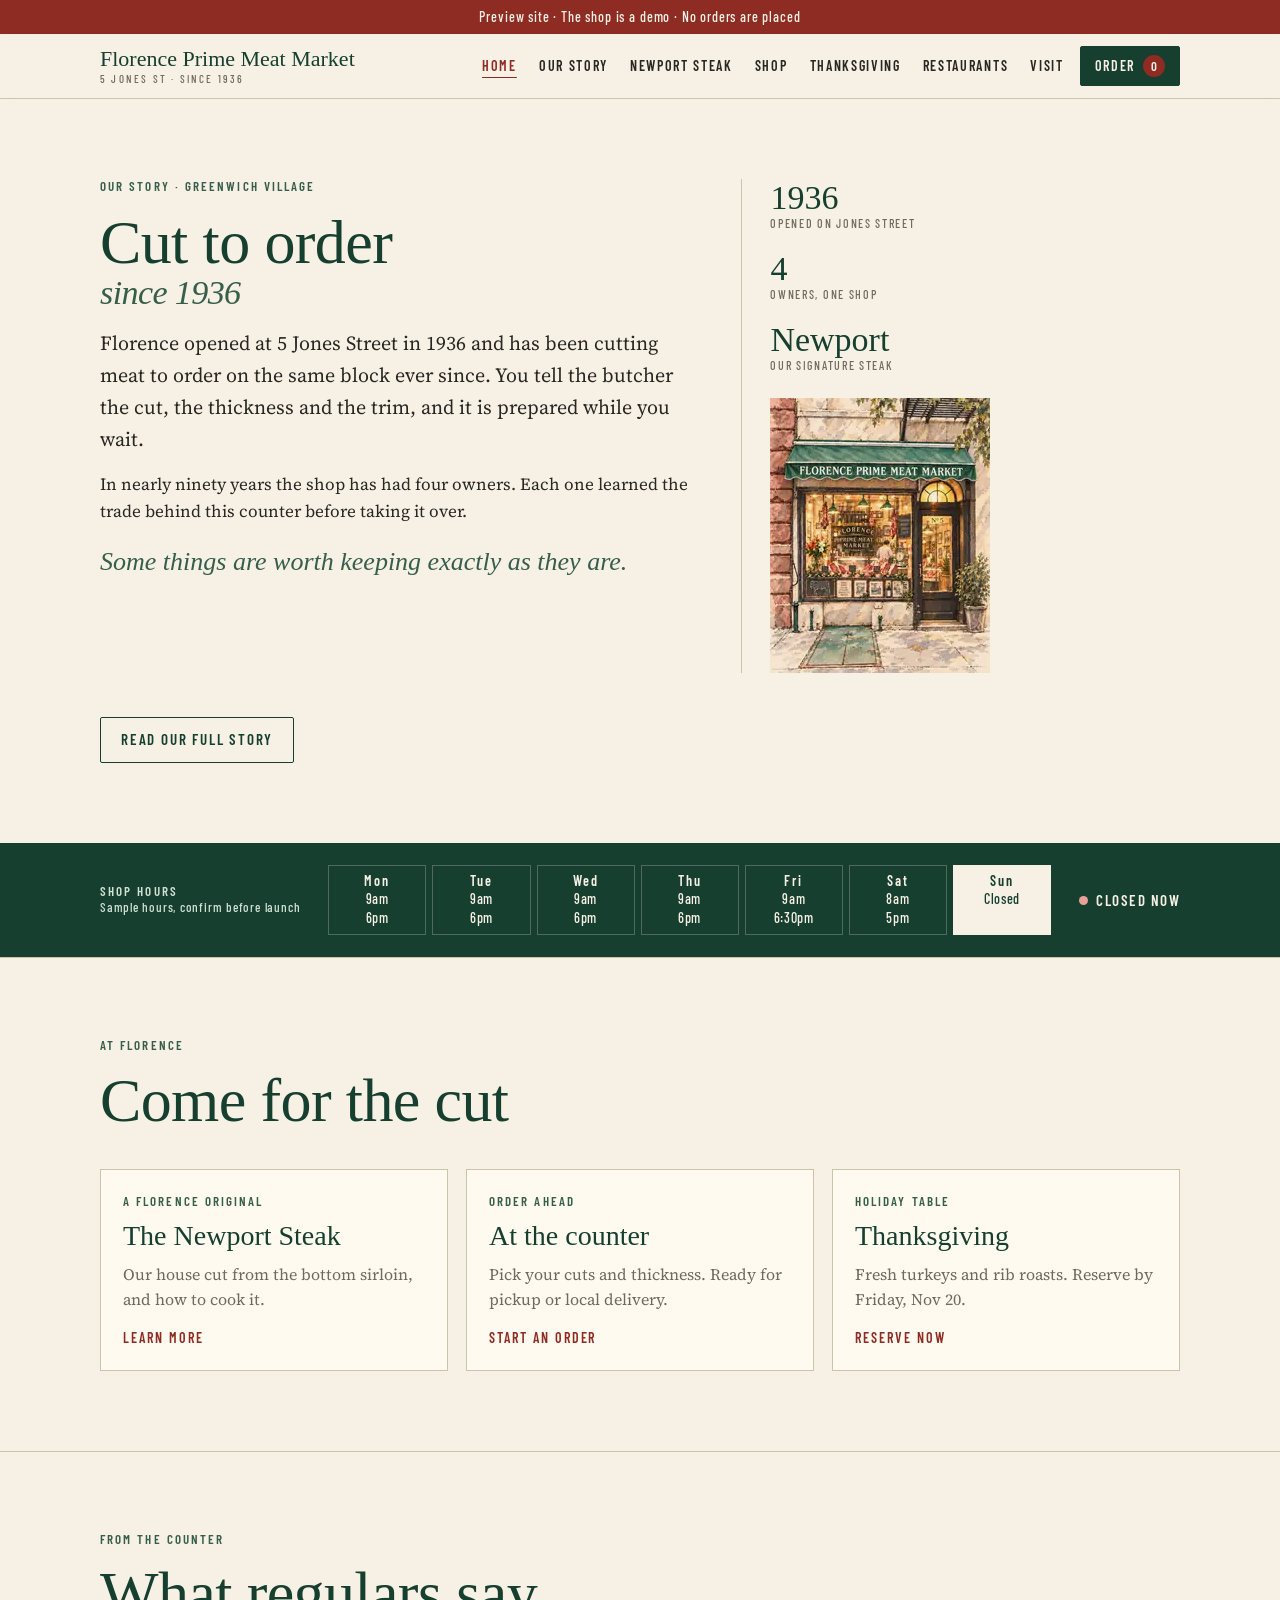
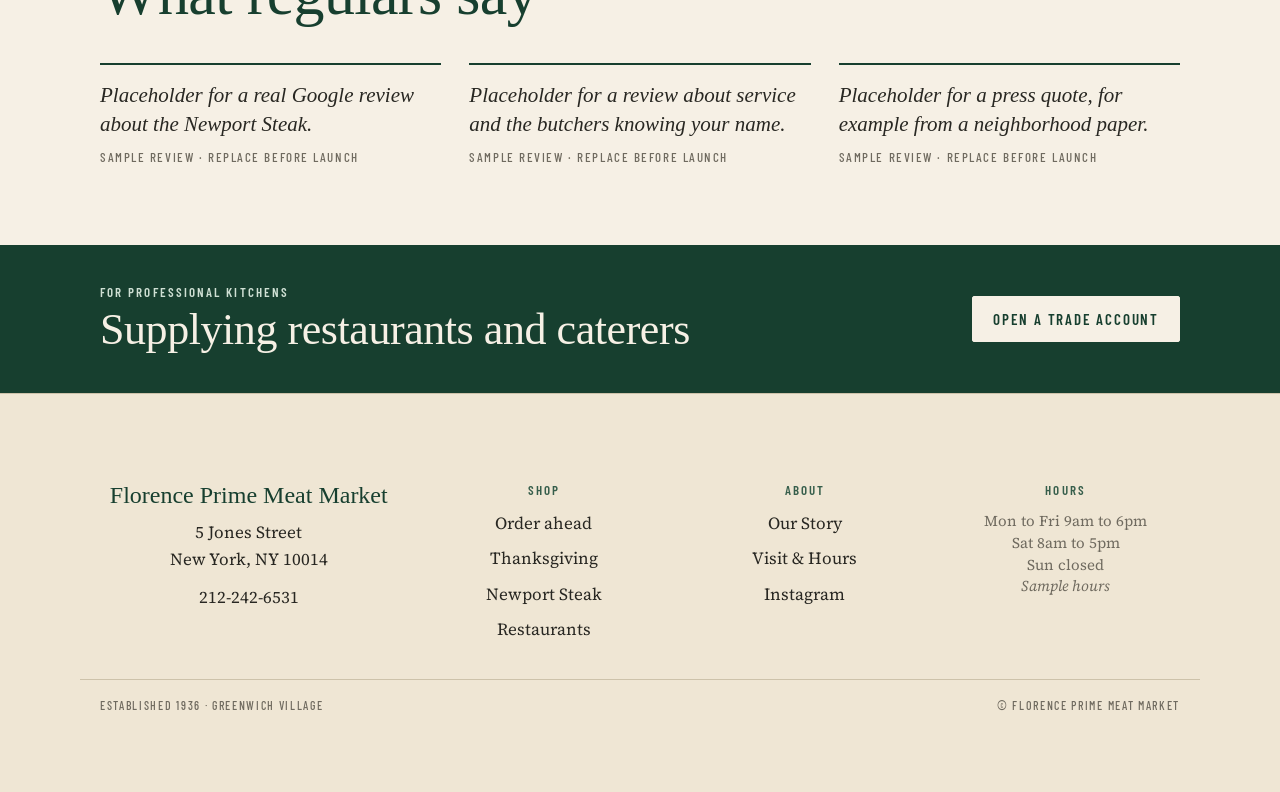
==== home.html @ cb4722c9 "Split into separate pages with a standard site layout Storefront splash (index) leads into Home, Our" ====
<!doctype html>
<html lang="en">
<head>
<meta charset="utf-8">
<meta name="viewport" content="width=device-width,initial-scale=1,viewport-fit=cover">
<title>Florence Prime Meat Market · Since 1936</title>
<meta name="description" content="Florence Prime Meat Market, 5 Jones Street, Greenwich Village. Cut to order since 1936.">
<meta property="og:title" content="Florence Prime Meat Market · Since 1936">
<meta property="og:description" content="Florence Prime Meat Market, 5 Jones Street, Greenwich Village. Cut to order since 1936.">
<meta property="og:image" content="assets/storefront.webp">
<meta name="theme-color" content="#173f2f">
<link rel="icon" href="data:image/svg+xml,%3Csvg xmlns='http://www.w3.org/2000/svg' viewBox='0 0 64 64'%3E%3Crect width='64' height='64' rx='10' fill='%23173f2f'/%3E%3Ctext x='32' y='45' font-family='Georgia,serif' font-size='40' text-anchor='middle' fill='%23f6f0e5'%3EF%3C/text%3E%3C/svg%3E">
<link rel="preconnect" href="https://fonts.googleapis.com">
<link rel="preconnect" href="https://fonts.gstatic.com" crossorigin>
<link rel="stylesheet" href="https://fonts.googleapis.com/css2?family=IM+Fell+English:ital@0;1&family=Source+Serif+4:ital,opsz,wght@0,8..60,400;0,8..60,600;1,8..60,400&family=Barlow+Condensed:wght@500;600&display=swap">
<link rel="stylesheet" href="assets/site.css">
<script type="application/ld+json">
{"@context":"https://schema.org","@type":"ButcherShop","name":"Florence Prime Meat Market","foundingDate":"1936","telephone":"+1-212-242-6531","address":{"@type":"PostalAddress","streetAddress":"5 Jones Street","addressLocality":"New York","addressRegion":"NY","postalCode":"10014","addressCountry":"US"},"sameAs":["https://www.instagram.com/florenceprimemeat/"]}
</script>
</head>
<body>
<div class="demo">Preview site · The shop is a demo · No orders are placed</div>
<header class="top">
  <div class="wrap bar">
    <a class="brand" href="home.html"><b>Florence Prime Meat Market</b><small>5 Jones St · Since 1936</small></a>
    <nav class="links" aria-label="Main"><a href="home.html" aria-current="page">Home</a><a href="story.html">Our Story</a><a href="newport.html">Newport Steak</a><a href="shop.html">Shop</a><a href="thanksgiving.html">Thanksgiving</a><a href="restaurants.html">Restaurants</a><a href="visit.html">Visit</a></nav>
    <button class="btn small cartbtn" id="openCart" type="button" aria-label="Open your order">Order <span class="count" id="count">0</span></button>
    <button class="menubtn" id="menuBtn" type="button" aria-expanded="false" aria-controls="mobileNav" aria-label="Menu"><span></span></button>
  </div>
  <nav class="wrap mobilenav" id="mobileNav" hidden aria-label="Mobile"><a href="home.html" aria-current="page">Home</a><a href="story.html">Our Story</a><a href="newport.html">Newport Steak</a><a href="shop.html">Shop</a><a href="thanksgiving.html">Thanksgiving</a><a href="restaurants.html">Restaurants</a><a href="visit.html">Visit</a></nav>
</header>
<main>
<section class="block" style="border-top:0">
  <div class="wrap">
    <div class="intro">
      <div class="stack">
        <div class="kicker">Our story · Greenwich Village</div>
        <h2>Cut to order<em>since 1936</em></h2>
        <p class="lede">Florence opened at 5 Jones Street in 1936 and has been cutting meat to order on the same block ever since. You tell the butcher the cut, the thickness and the trim, and it is prepared while you wait.</p>
        <p>In nearly ninety years the shop has had four owners. Each one learned the trade behind this counter before taking it over.</p>
        <p class="script">Some things are worth keeping exactly as they are.</p>
      </div>
      <div class="facts">
        <div><b>1936</b><span>Opened on Jones Street</span></div>
        <div><b>4</b><span>Owners, one shop</span></div>
        <div><b>Newport</b><span>Our signature steak</span></div>
        <img class="homeimg" src="assets/storefront.webp" width="220" height="275" alt="Watercolor of the Florence storefront on Jones Street">
      </div>
    </div>
    <a class="btn ghost" href="story.html">Read our full story</a>
  </div>
</section>
<div class="hours" aria-label="Opening hours">
  <div class="wrap">
    <div class="label">Shop hours<br><span style="font-weight:500;letter-spacing:.06em;text-transform:none">Sample hours, confirm before launch</span></div>
    <div class="days" id="days"></div>
    <div class="status" id="status"><i></i><span>Open</span></div>
  </div>
</div>
<section class="block">
  <div class="wrap">
    <div class="head"><div class="kicker">At Florence</div><h2>Come for the cut</h2></div>
    <div class="tiles">
      <a class="tile" href="newport.html"><div class="kicker">A Florence original</div><h3>The Newport Steak</h3><p>Our house cut from the bottom sirloin, and how to cook it.</p><span class="go">Learn more</span></a>
      <a class="tile" href="shop.html"><div class="kicker">Order ahead</div><h3>At the counter</h3><p>Pick your cuts and thickness. Ready for pickup or local delivery.</p><span class="go">Start an order</span></a>
      <a class="tile" href="thanksgiving.html"><div class="kicker">Holiday table</div><h3>Thanksgiving</h3><p>Fresh turkeys and rib roasts. Reserve by Friday, Nov 20.</p><span class="go">Reserve now</span></a>
    </div>
  </div>
</section>
<section class="block">
  <div class="wrap">
    <div class="head"><div class="kicker">From the counter</div><h2>What regulars say</h2></div>
    <div class="quotes">
      <figure><blockquote>Placeholder for a real Google review about the Newport Steak.</blockquote><figcaption>Sample review · replace before launch</figcaption></figure>
      <figure><blockquote>Placeholder for a review about service and the butchers knowing your name.</blockquote><figcaption>Sample review · replace before launch</figcaption></figure>
      <figure><blockquote>Placeholder for a press quote, for example from a neighborhood paper.</blockquote><figcaption>Sample review · replace before launch</figcaption></figure>
    </div>
  </div>
</section>
<div class="band"><div class="wrap"><div class="stack" style="gap:6px"><div class="kicker" style="color:#cfe0d4">For professional kitchens</div><h2>Supplying restaurants and caterers</h2></div><a class="btn" href="restaurants.html">Open a trade account</a></div></div>
</main>
<footer class="sitefoot">
  <div class="wrap cols">
    <div class="stack" style="gap:10px"><div class="fbrand">Florence Prime Meat Market</div><p>5 Jones Street<br>New York, NY 10014</p><p><a href="tel:+12122426531">212-242-6531</a></p></div>
    <div><h4>Shop</h4><ul><li><a href="shop.html">Order ahead</a></li><li><a href="thanksgiving.html">Thanksgiving</a></li><li><a href="newport.html">Newport Steak</a></li><li><a href="restaurants.html">Restaurants</a></li></ul></div>
    <div><h4>About</h4><ul><li><a href="story.html">Our Story</a></li><li><a href="visit.html">Visit &amp; Hours</a></li><li><a href="https://www.instagram.com/florenceprimemeat/" target="_blank" rel="noopener">Instagram</a></li></ul></div>
    <div><h4>Hours</h4><p class="fine" style="font-size:15px">Mon to Fri 9am to 6pm<br>Sat 8am to 5pm<br>Sun closed<br><em>Sample hours</em></p></div>
  </div>
  <div class="wrap legal"><span>Established 1936 · Greenwich Village</span><span>© Florence Prime Meat Market</span></div>
</footer>
<div class="scrim" id="scrim" hidden></div>
<aside class="drawer" id="drawer" hidden aria-label="Your order" role="dialog" aria-modal="true">
  <div class="dhead"><h2 id="dTitle">Your order</h2><button class="x" id="closeCart" type="button" aria-label="Close">×</button></div>
  <div class="dbody" id="dBody"></div>
  <div class="dfoot" id="dFoot"></div>
</aside>
<div class="toast" id="toast" hidden></div>

<script src="assets/site.js"></script>
</body>
</html>
---- assets/site.css ----
/* Layout: a 1936 butcher's counter on paper. Watercolor storefront up top, the shop laid out like counter tags, green-ink rules between sections. One deliberate look, single theme. */
:root{
  --paper:#f6f0e5; --paper2:#efe6d4; --tag:#fffaf0;
  --ink:#282722; --muted:#6f6a5f; --line:#cdc2aa;
  --green:#173f2f; --green2:#365e4b; --red:#8e2b22; --onGreen:#f6f0e5;
  --display:"IM Fell English",Georgia,"Times New Roman",serif;
  --body:"Source Serif 4",Georgia,"Times New Roman",serif;
  --label:"Barlow Condensed","Arial Narrow",Arial,sans-serif;
  --safeT:env(safe-area-inset-top,0px); --safeB:env(safe-area-inset-bottom,0px);
  color-scheme:light;
}
*{box-sizing:border-box}
[hidden]{display:none!important}
html{scroll-behavior:smooth;scroll-padding-top:80px}
body{margin:0;background:var(--paper);color:var(--ink);font:17px/1.6 var(--body)}
@media (prefers-reduced-motion:reduce){html{scroll-behavior:auto}*{transition:none!important;animation:none!important}}
a{color:inherit}img{display:block;max-width:100%;height:auto}
button,input,select,textarea{font:inherit;color:inherit}
:focus-visible{outline:2px solid var(--red);outline-offset:3px}
.wrap{width:min(1120px,100%);margin:0 auto;padding-inline:20px}
h1,h2,h3{font-family:var(--display);font-weight:400;color:var(--green);margin:0;text-wrap:balance;line-height:1.05}
h2{font-size:clamp(38px,5.4vw,62px);letter-spacing:-.01em}
h3{font-size:26px;line-height:1.15}
p{margin:0}
.kicker,.label{font:600 13px/1.2 var(--label);text-transform:uppercase;letter-spacing:.16em;color:var(--green2)}
.lede{font-size:20px;max-width:62ch}
.script{font-family:var(--display);font-style:italic;font-size:26px;color:var(--green2)}
.rule{display:flex;align-items:center;gap:12px;color:var(--muted);max-width:520px}
.rule::before,.rule::after{content:"";height:1px;background:var(--line);flex:1}
.stack{display:grid;gap:16px;align-content:start}
.btn{display:inline-flex;align-items:center;justify-content:center;gap:8px;min-height:46px;padding:10px 20px;border:1px solid var(--green);background:var(--green);color:var(--onGreen);font:600 15px/1 var(--label);letter-spacing:.12em;text-transform:uppercase;text-decoration:none;cursor:pointer;border-radius:2px}
.btn:hover{background:var(--green2)}
.btn.ghost{background:transparent;color:var(--green)}
.btn.ghost:hover{background:var(--paper2)}
.btn.small{min-height:38px;padding:8px 14px;font-size:14px}
.btn[disabled]{opacity:.45;cursor:not-allowed}

/* Demo ribbon */
.demo{background:var(--red);color:var(--onGreen);font:500 14px/1.4 var(--label);letter-spacing:.06em;text-align:center;padding:7px 16px;padding-top:calc(7px + var(--safeT))}

/* Header */
header.top{position:sticky;top:0;z-index:30;background:color-mix(in srgb,var(--paper) 94%,transparent);backdrop-filter:blur(8px);border-bottom:1px solid var(--line)}
.bar{display:flex;align-items:center;gap:16px;min-height:64px}
.brand{margin-right:auto;text-decoration:none;display:grid;line-height:1.05}
.brand b{font:400 22px var(--display);color:var(--green)}
.brand small{font:500 11px var(--label);letter-spacing:.2em;text-transform:uppercase;color:var(--muted)}
.links{display:flex;gap:22px}
.links a{font:600 14px var(--label);letter-spacing:.12em;text-transform:uppercase;text-decoration:none;color:var(--ink)}
.links a:hover{color:var(--red)}
.cartbtn{position:relative}
.count{min-width:22px;height:22px;border-radius:11px;background:var(--red);color:var(--onGreen);font:600 13px/22px var(--label);letter-spacing:0;padding:0 6px}
.menubtn{display:none;background:none;border:1px solid var(--line);width:46px;height:46px;cursor:pointer;border-radius:2px}
.menubtn span,.menubtn span::before,.menubtn span::after{display:block;width:20px;height:2px;background:var(--green);margin:auto;position:relative;content:""}
.menubtn span::before{position:absolute;top:-6px}.menubtn span::after{position:absolute;top:6px}
.mobilenav{border-top:1px solid var(--line);padding-block:8px 16px}
.mobilenav a{display:block;padding:12px 0;border-bottom:1px solid var(--line);font:600 17px var(--label);letter-spacing:.12em;text-transform:uppercase;text-decoration:none}

/* Page title band */
.pagehead{padding-block:56px 8px}
.pagehead h1{font-size:clamp(42px,6vw,72px);letter-spacing:-.01em}
.links a[aria-current="page"]{color:var(--red);text-decoration:underline;text-underline-offset:6px}
.mobilenav a[aria-current="page"]{color:var(--red)}

.homeimg{width:220px;mix-blend-mode:multiply;margin-top:6px}
/* Home tiles */
.tiles{display:grid;grid-template-columns:repeat(3,minmax(0,1fr));gap:18px}
.tile{display:grid;gap:10px;align-content:start;background:var(--tag);border:1px solid var(--line);padding:24px 22px;text-decoration:none;transition:border-color .2s,transform .2s}
.tile:hover{border-color:var(--green);transform:translateY(-2px)}
.tile h3{font-size:28px}
.tile p{color:var(--muted);font-size:16px}
.tile .go{font:600 14px var(--label);letter-spacing:.14em;text-transform:uppercase;color:var(--red);margin-top:6px}
.band{background:var(--green);color:var(--onGreen)}
.band .wrap{display:flex;flex-wrap:wrap;gap:20px;align-items:center;justify-content:space-between;padding-block:40px}
.band h2{color:var(--onGreen);font-size:clamp(30px,4vw,44px)}
.band .btn{background:var(--onGreen);color:var(--green);border-color:var(--onGreen)}

/* Site footer */
.sitefoot{border-top:1px solid var(--line);background:var(--paper2)}
.sitefoot .cols{display:grid;grid-template-columns:1.3fr 1fr 1fr 1fr;gap:32px;padding-block:48px 28px}
.sitefoot h4{font:600 13px var(--label);letter-spacing:.16em;text-transform:uppercase;color:var(--green2);margin:0 0 12px}
.sitefoot ul{list-style:none;margin:0;padding:0;display:grid;gap:8px}
.sitefoot a{text-decoration:none}.sitefoot a:hover{color:var(--red)}
.sitefoot .fbrand{font:400 24px var(--display);color:var(--green)}
.sitefoot .legal{border-top:1px solid var(--line);padding-block:18px calc(24px + var(--safeB));font:500 12px var(--label);letter-spacing:.14em;text-transform:uppercase;color:var(--muted);display:flex;flex-wrap:wrap;gap:8px 20px;justify-content:space-between}

/* Splash */
.splash{min-height:100svh;min-height:100dvh;display:grid;place-content:center;justify-items:center;gap:12px;text-align:center;padding:28px 20px calc(28px + var(--safeB));padding-top:calc(28px + var(--safeT))}
.splash .rule{width:min(520px,80vw)}
.splash h1{font-size:clamp(40px,6.4vw,76px);letter-spacing:-.02em}
.splash .est{font:italic clamp(24px,3.4vw,38px) var(--display);color:var(--green2)}
.storelink{display:block;border-radius:2px;transition:transform .35s ease}
.storelink:hover{transform:scale(1.015)}
.storelink img{width:min(400px,78vw);max-height:54svh;object-fit:contain;mix-blend-mode:multiply}
.enter{font:italic 19px var(--display);color:var(--green2);text-decoration:none;animation:breathe 2.8s ease-in-out infinite}
@keyframes breathe{50%{opacity:.55}}

/* Story intro */
.intro{display:grid;grid-template-columns:1.15fr .85fr;gap:48px;align-items:start;margin-bottom:44px}
.intro h2 em{display:block;font-size:.55em;color:var(--green2)}
.facts{display:grid;gap:18px;border-left:1px solid var(--line);padding-left:28px}
.facts div{display:grid}
.facts b{font:400 34px var(--display);color:var(--green);line-height:1.1}
.facts span{font:500 12px/1.3 var(--label);letter-spacing:.14em;text-transform:uppercase;color:var(--muted)}

/* Hours strip */
.hours{background:var(--green);color:var(--onGreen)}
.hours .wrap{display:grid;grid-template-columns:auto 1fr auto;gap:28px;align-items:center;padding-block:22px}
.hours .label{color:#cfe0d4}
.days{display:grid;grid-template-columns:repeat(7,minmax(0,1fr));gap:6px;font:500 14px/1.35 var(--label);letter-spacing:.05em;text-align:center}
.days div{padding:6px 2px;border:1px solid rgba(246,240,229,.25)}
.days .today{background:var(--onGreen);color:var(--green)}
.days b{display:block;font-weight:600;letter-spacing:.14em}
.status{font:600 15px var(--label);letter-spacing:.1em;text-transform:uppercase;white-space:nowrap}
.status i{display:inline-block;width:9px;height:9px;border-radius:50%;background:#8fd19e;margin-right:8px;vertical-align:1px}
.status.closed i{background:#e7a196}

section.block{padding-block:80px;border-top:1px solid var(--line)}
.head{display:grid;gap:14px;margin-bottom:36px}

/* Shop */
.filters{display:flex;flex-wrap:wrap;gap:8px;margin-bottom:28px}
.chip{border:1px solid var(--line);background:transparent;padding:8px 16px;font:600 14px var(--label);letter-spacing:.12em;text-transform:uppercase;cursor:pointer;border-radius:2px;min-height:40px}
.chip[aria-pressed="true"]{background:var(--green);border-color:var(--green);color:var(--onGreen)}
.grid{display:grid;grid-template-columns:repeat(auto-fill,minmax(250px,1fr));gap:18px}
.tagcard{position:relative;background:var(--tag);border:1px solid var(--line);padding:22px 20px 18px;display:grid;gap:10px;grid-template-rows:auto auto 1fr auto auto}
.tagcard::before{content:"";position:absolute;top:12px;right:14px;width:12px;height:12px;border-radius:50%;border:1px solid var(--line);background:var(--paper)}
.tagcard .cat{font:500 12px var(--label);letter-spacing:.16em;text-transform:uppercase;color:var(--muted)}
.tagcard h3{font-size:25px;padding-right:22px}
.tagcard p{font-size:15px;color:var(--muted);line-height:1.5}
.price{border-top:1px dashed var(--line);padding-top:10px}
.price b{font:600 30px var(--label);color:var(--red);letter-spacing:.02em}
.price span{font:500 14px var(--label);letter-spacing:.08em;text-transform:uppercase;color:var(--muted)}
.price em{margin-left:auto;font:italic 14px var(--body);color:var(--muted)}
.opts{display:grid;grid-template-columns:1fr 1fr;gap:8px}
.opts label{display:grid;gap:3px;font:500 12px var(--label);letter-spacing:.12em;text-transform:uppercase;color:var(--muted)}
select,input,textarea{width:100%;background:var(--paper);border:1px solid var(--line);border-radius:2px;padding:9px 10px;font-size:16px;min-height:42px}
textarea{min-height:90px;resize:vertical}
.badge{position:absolute;top:-1px;left:-1px;background:var(--green);color:var(--onGreen);font:600 11px var(--label);letter-spacing:.14em;text-transform:uppercase;padding:4px 8px}
.weightnote{margin-top:22px;font-size:15px;color:var(--muted);max-width:70ch}

/* Holiday */
.holiday{background:var(--paper2)}
.hgrid{display:grid;grid-template-columns:.9fr 1.1fr;gap:48px;align-items:start}
.deadline{display:grid;gap:4px;border:1px solid var(--red);padding:16px 18px;color:var(--red);max-width:360px}
.deadline b{font:400 28px var(--display)}
.steps{display:grid;gap:14px;counter-reset:s;padding:0;margin:0;list-style:none}
.steps li{display:grid;grid-template-columns:34px 1fr;gap:12px;align-items:start}
.steps li::before{counter-increment:s;content:counter(s);width:34px;height:34px;border-radius:50%;border:1px solid var(--green);display:grid;place-items:center;font:600 16px var(--label);color:var(--green)}

/* Newport */
.newport{display:grid;grid-template-columns:1fr 1fr;gap:52px;align-items:start}
.cook{display:grid;gap:0;border-top:1px solid var(--line)}
.cook div{display:grid;grid-template-columns:120px 1fr;gap:16px;padding:14px 0;border-bottom:1px solid var(--line)}
.cook dt{font:600 14px var(--label);letter-spacing:.12em;text-transform:uppercase;color:var(--green2)}
.cook dd{margin:0}
.anatomy{background:var(--tag);border:1px solid var(--line);padding:18px}
.anatomy svg{width:100%;height:auto;display:block}

/* Story */
.timeline{display:grid;border-top:1px solid var(--line)}
.era{display:grid;grid-template-columns:140px minmax(0,1fr) 150px;gap:28px;align-items:center;padding-block:26px;border-bottom:1px solid var(--line)}
.year{font:400 46px var(--display);color:var(--green)}
.era img{width:130px;border:6px solid var(--tag);box-shadow:0 8px 20px -14px rgba(40,39,34,.6);justify-self:end}
.era .ph{width:130px;aspect-ratio:1;justify-self:end;display:grid;place-items:center;border:1px dashed var(--line);font:500 12px var(--label);letter-spacing:.12em;text-transform:uppercase;color:var(--muted);text-align:center;padding:10px}

/* Commercial + forms */
.two{display:grid;grid-template-columns:1fr 1fr;gap:48px;align-items:start}
.services{display:grid;grid-template-columns:1fr 1fr;border-top:1px solid var(--line)}
.services div{padding:18px 16px 18px 0;border-bottom:1px solid var(--line)}
.services h3{font-size:21px;margin-bottom:4px}
.services p{font-size:15px;color:var(--muted)}
form.panel{background:var(--tag);border:1px solid var(--line);padding:24px;display:grid;gap:14px}
.field{display:grid;gap:5px}
.field>span{font:500 13px var(--label);letter-spacing:.12em;text-transform:uppercase;color:var(--muted)}
.row2{display:grid;grid-template-columns:1fr 1fr;gap:12px}
.okmsg{border:1px solid var(--green);background:var(--tag);padding:18px;display:grid;gap:6px}

/* Reviews */
.quotes{display:grid;grid-template-columns:repeat(3,minmax(0,1fr));gap:28px}
.quotes figure{margin:0;display:grid;gap:10px;border-top:2px solid var(--green);padding-top:16px}
.quotes blockquote{margin:0;font:italic 21px/1.4 var(--display);color:var(--ink)}
.quotes figcaption{font:500 13px var(--label);letter-spacing:.12em;text-transform:uppercase;color:var(--muted)}

/* Visit */
.visit{display:grid;grid-template-columns:1fr 1fr;gap:48px;align-items:start}
.copy{display:flex;gap:8px;align-items:center;flex-wrap:wrap}
.hourtable{width:100%;border-collapse:collapse;font-variant-numeric:tabular-nums}
.hourtable td{padding:9px 0;border-bottom:1px solid var(--line)}
.hourtable td:last-child{text-align:right}
.hourtable tr.today td{color:var(--red);font-weight:600}

footer{border-top:1px solid var(--line);padding-block:40px calc(56px + var(--safeB));text-align:center;display:grid;gap:8px;justify-items:center}
footer .small{font:500 12px var(--label);letter-spacing:.16em;text-transform:uppercase;color:var(--muted)}

/* Cart drawer */
.scrim{position:fixed;inset:0;background:rgba(23,32,26,.45);z-index:40}
.drawer{position:fixed;top:0;right:0;bottom:0;width:min(440px,100%);background:var(--paper);z-index:50;display:grid;grid-template-rows:auto 1fr auto;border-left:1px solid var(--line);box-shadow:-20px 0 50px -30px rgba(0,0,0,.5);padding-top:var(--safeT)}
.dhead{display:flex;align-items:center;justify-content:space-between;padding:18px 20px;border-bottom:1px solid var(--line)}
.dhead h2{font-size:32px}
.x{background:none;border:1px solid var(--line);width:42px;height:42px;cursor:pointer;font-size:22px;line-height:1;border-radius:2px}
.dbody{overflow-y:auto;padding:16px 20px;display:grid;gap:14px;align-content:start}
.line{display:grid;grid-template-columns:minmax(0,1fr) auto;gap:4px 12px;padding-bottom:14px;border-bottom:1px dashed var(--line)}
.line b{font:400 20px var(--display);color:var(--green);grid-column:1}
.line small{color:var(--muted);font-size:14px;grid-column:1}
.line .amt{font:600 18px var(--label);font-variant-numeric:tabular-nums;grid-column:2;grid-row:1}
.qty{display:flex;align-items:center;gap:6px;grid-column:1/-1}
.qty button{width:34px;height:34px;border:1px solid var(--line);background:var(--tag);cursor:pointer;border-radius:2px}
.qty .rm{margin-left:auto;width:auto;padding:0 10px;font:500 13px var(--label);letter-spacing:.1em;text-transform:uppercase;border:0;background:none;color:var(--red);text-decoration:underline}
.dfoot{border-top:1px solid var(--line);padding:16px 20px calc(16px + var(--safeB));display:grid;gap:12px;background:var(--paper2)}
.tot{display:flex;justify-content:space-between;font:600 18px var(--label);letter-spacing:.06em;font-variant-numeric:tabular-nums}
.tot.big{font-size:24px;color:var(--green)}
.fine{font-size:13px;color:var(--muted);line-height:1.45}
.seg{display:grid;grid-template-columns:1fr 1fr;border:1px solid var(--green);border-radius:2px;overflow:hidden}
.seg button{background:transparent;border:0;padding:10px;font:600 14px var(--label);letter-spacing:.12em;text-transform:uppercase;cursor:pointer;color:var(--green);min-height:44px}
.seg button[aria-pressed="true"]{background:var(--green);color:var(--onGreen)}
.err{color:var(--red);font-size:14px}
.empty{text-align:center;color:var(--muted);padding:40px 0;display:grid;gap:12px;justify-items:center}
.toast{position:fixed;left:50%;top:calc(76px + var(--safeT));transform:translateX(-50%);background:var(--green);color:var(--onGreen);padding:12px 18px;font:600 14px var(--label);letter-spacing:.1em;text-transform:uppercase;z-index:60;border-radius:2px;box-shadow:0 10px 30px -10px rgba(0,0,0,.5)}

@media (max-width:860px){
  .tiles{grid-template-columns:1fr}
  .homeimg{display:none}
  .sitefoot .cols{grid-template-columns:1fr 1fr}
  .links,.bar>.cta{display:none}
  .menubtn{display:block}
  .intro,.hgrid,.newport,.two,.visit{grid-template-columns:1fr}
  .intro{gap:28px}
  .facts{border-left:0;padding-left:0;grid-template-columns:repeat(3,minmax(0,1fr));gap:12px}
  .facts b{font-size:26px}
  .hours .wrap{grid-template-columns:1fr;gap:14px}
  .quotes{grid-template-columns:1fr}
  .era{grid-template-columns:90px minmax(0,1fr);gap:16px}
  .era img,.era .ph{display:none}
  .year{font-size:34px}
  section.block{padding-block:56px}
}
@media (max-width:520px){
  .days{grid-template-columns:repeat(4,minmax(0,1fr))}
  .services,.row2,.opts{grid-template-columns:1fr}
  .cook div{grid-template-columns:1fr;gap:4px}
  .brand b{font-size:19px}
}
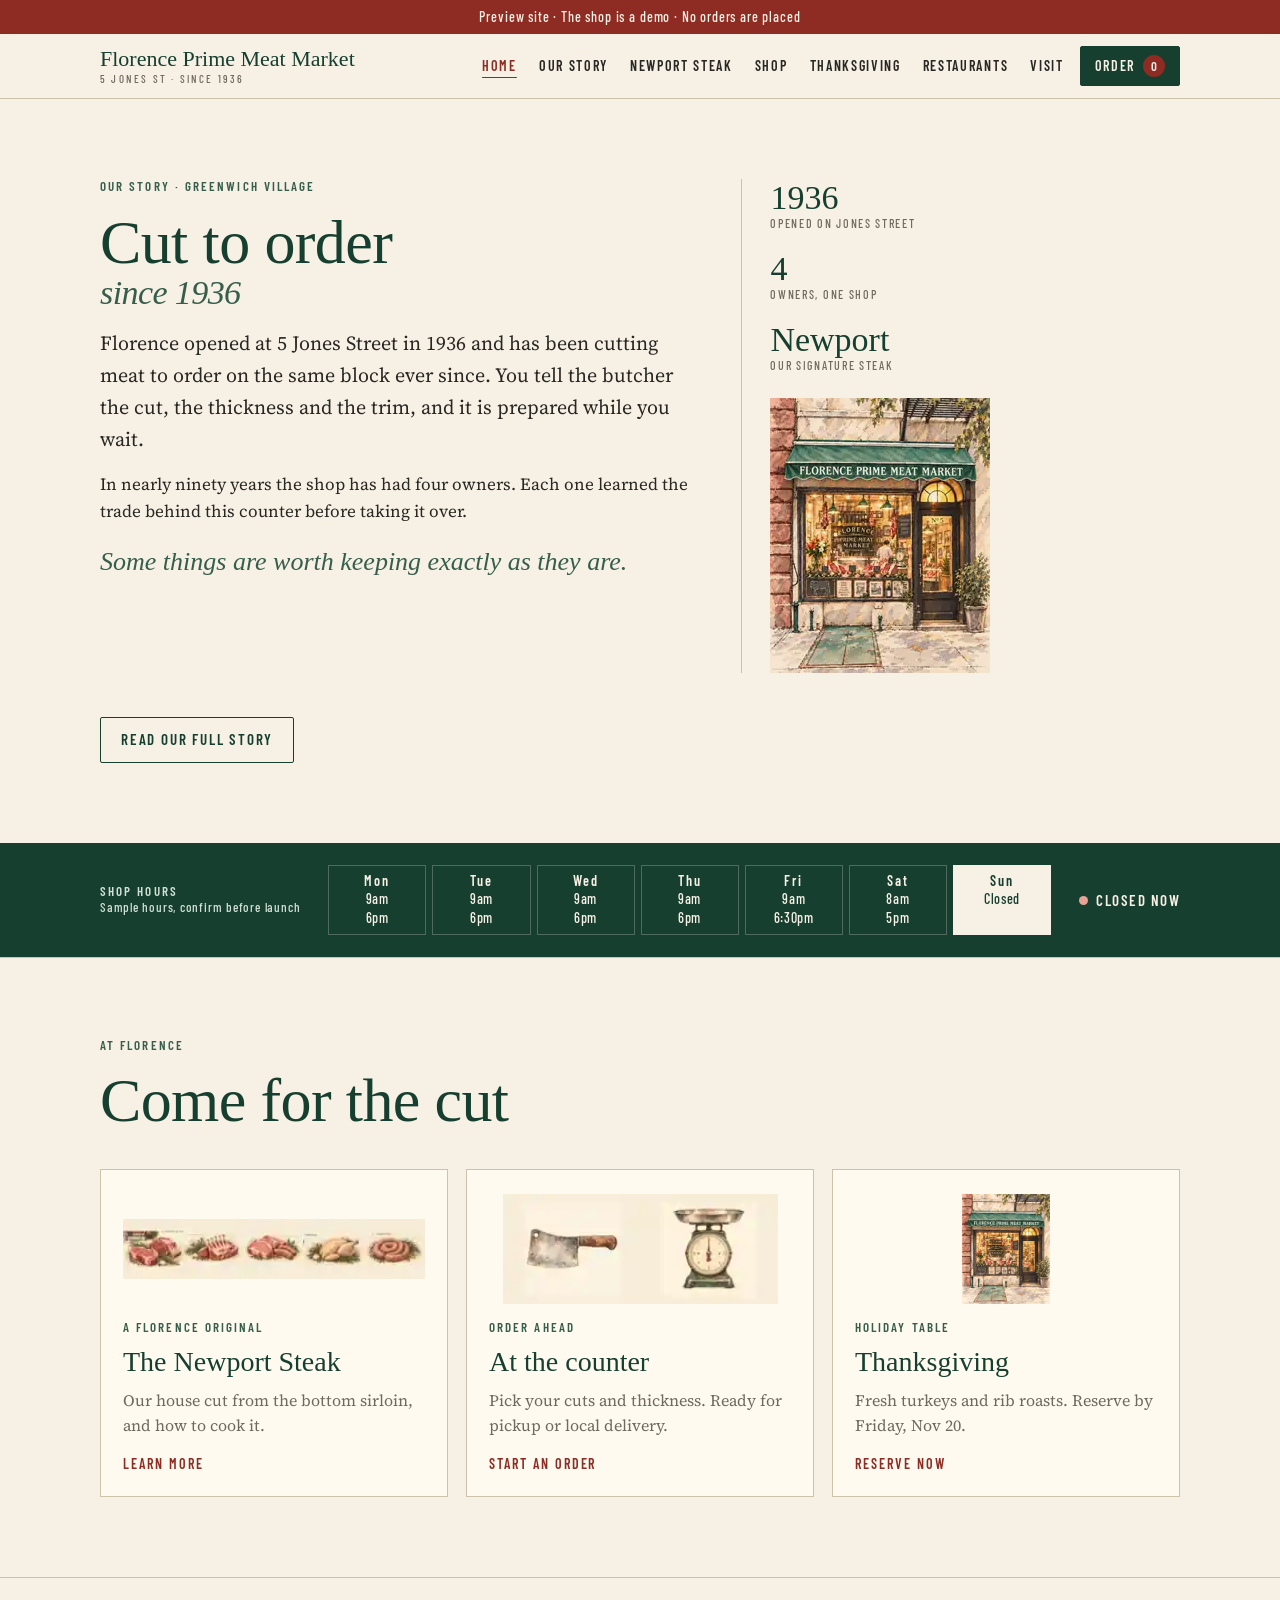
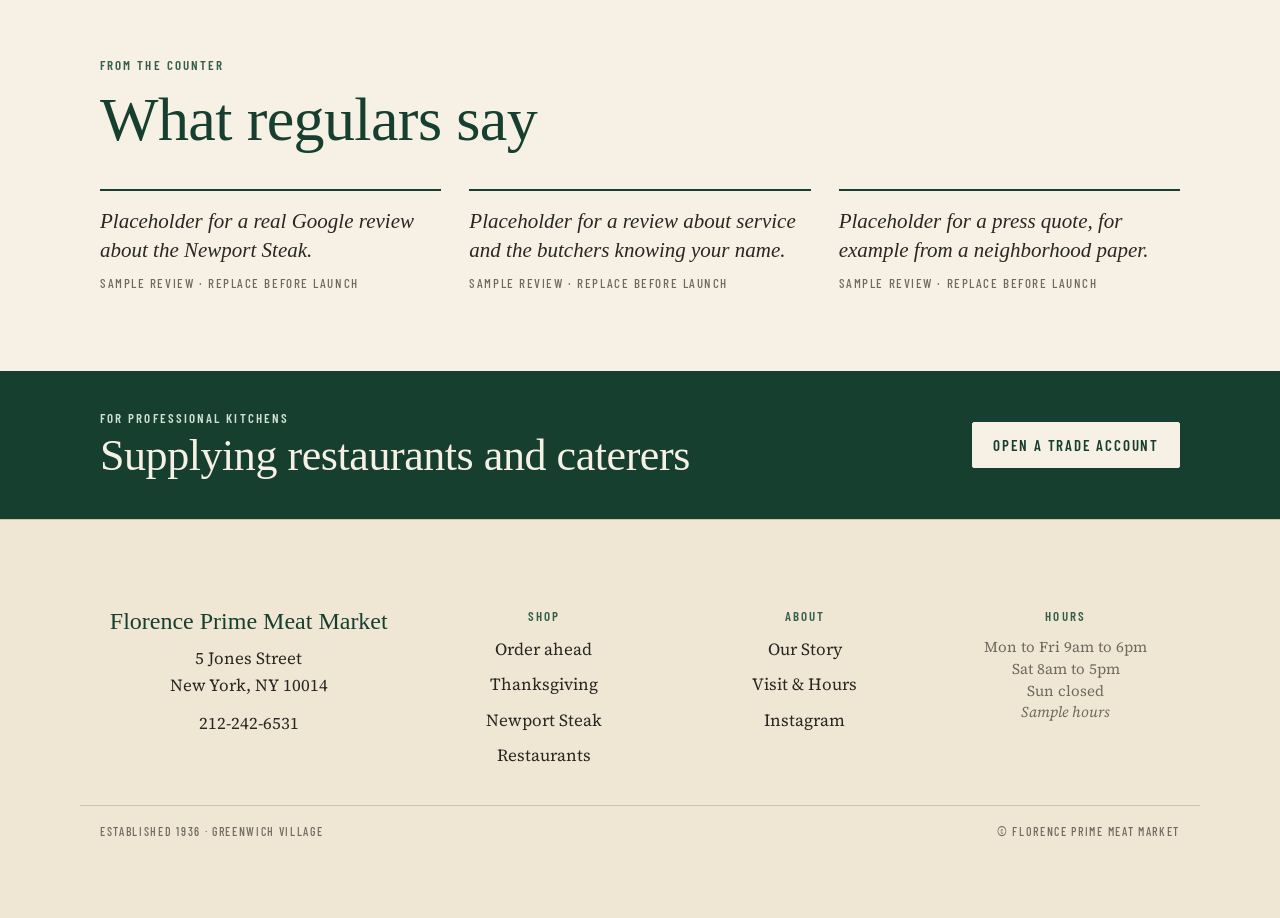
==== commit 88e22078: "Restore watercolor images on every page and on phones Co-Authored-By: Claude Opus 5.5 <noreply@anthr" ====
--- a/home.html
+++ b/home.html
@@ -61,9 +61,9 @@
   <div class="wrap">
     <div class="head"><div class="kicker">At Florence</div><h2>Come for the cut</h2></div>
     <div class="tiles">
-      <a class="tile" href="newport.html"><div class="kicker">A Florence original</div><h3>The Newport Steak</h3><p>Our house cut from the bottom sirloin, and how to cook it.</p><span class="go">Learn more</span></a>
-      <a class="tile" href="shop.html"><div class="kicker">Order ahead</div><h3>At the counter</h3><p>Pick your cuts and thickness. Ready for pickup or local delivery.</p><span class="go">Start an order</span></a>
-      <a class="tile" href="thanksgiving.html"><div class="kicker">Holiday table</div><h3>Thanksgiving</h3><p>Fresh turkeys and rib roasts. Reserve by Friday, Nov 20.</p><span class="go">Reserve now</span></a>
+      <a class="tile" href="newport.html"><img class="tileimg" src="assets/meats.webp" alt=""><div class="kicker">A Florence original</div><h3>The Newport Steak</h3><p>Our house cut from the bottom sirloin, and how to cook it.</p><span class="go">Learn more</span></a>
+      <a class="tile" href="shop.html"><img class="tileimg" src="assets/tools.webp" alt=""><div class="kicker">Order ahead</div><h3>At the counter</h3><p>Pick your cuts and thickness. Ready for pickup or local delivery.</p><span class="go">Start an order</span></a>
+      <a class="tile" href="thanksgiving.html"><img class="tileimg" src="assets/storefront.webp" alt=""><div class="kicker">Holiday table</div><h3>Thanksgiving</h3><p>Fresh turkeys and rib roasts. Reserve by Friday, Nov 20.</p><span class="go">Reserve now</span></a>
     </div>
   </div>
 </section>
--- a/assets/site.css
+++ b/assets/site.css
@@ -62,6 +62,15 @@
 .mobilenav a[aria-current="page"]{color:var(--red)}
 
 .homeimg{width:220px;mix-blend-mode:multiply;margin-top:6px}
+/* Watercolor images */
+.pic{mix-blend-mode:multiply;height:auto}
+.pic.wide{width:min(360px,100%);margin-inline:auto}
+.pagehero{display:grid;grid-template-columns:minmax(0,1fr) auto;gap:36px;align-items:center;margin-bottom:36px}
+.pagehero>.head,.pagehero>.stack{margin-bottom:0}
+.pic.side{width:260px;max-height:300px;object-fit:contain}
+.hgrid .pagehero,.two .pagehero{grid-template-columns:1fr;gap:24px}
+.hgrid .pagehero .pic.side,.two .pagehero .pic.side{width:220px;justify-self:start}
+.tileimg{width:100%;height:110px;object-fit:contain;mix-blend-mode:multiply;margin-bottom:6px}
 /* Home tiles */
 .tiles{display:grid;grid-template-columns:repeat(3,minmax(0,1fr));gap:18px}
 .tile{display:grid;gap:10px;align-content:start;background:var(--tag);border:1px solid var(--line);padding:24px 22px;text-decoration:none;transition:border-color .2s,transform .2s}
@@ -219,7 +228,11 @@
 
 @media (max-width:860px){
   .tiles{grid-template-columns:1fr}
-  .homeimg{display:none}
+  .homeimg{width:200px;margin-inline:auto;grid-column:1/-1}
+  .pagehero{grid-template-columns:1fr;gap:20px}
+  .pic.side{width:min(260px,80%);justify-self:center}
+  .era{grid-template-columns:90px minmax(0,1fr)}
+  .era img{display:block!important;grid-column:2;justify-self:start;width:120px}
   .sitefoot .cols{grid-template-columns:1fr 1fr}
   .links,.bar>.cta{display:none}
   .menubtn{display:block}
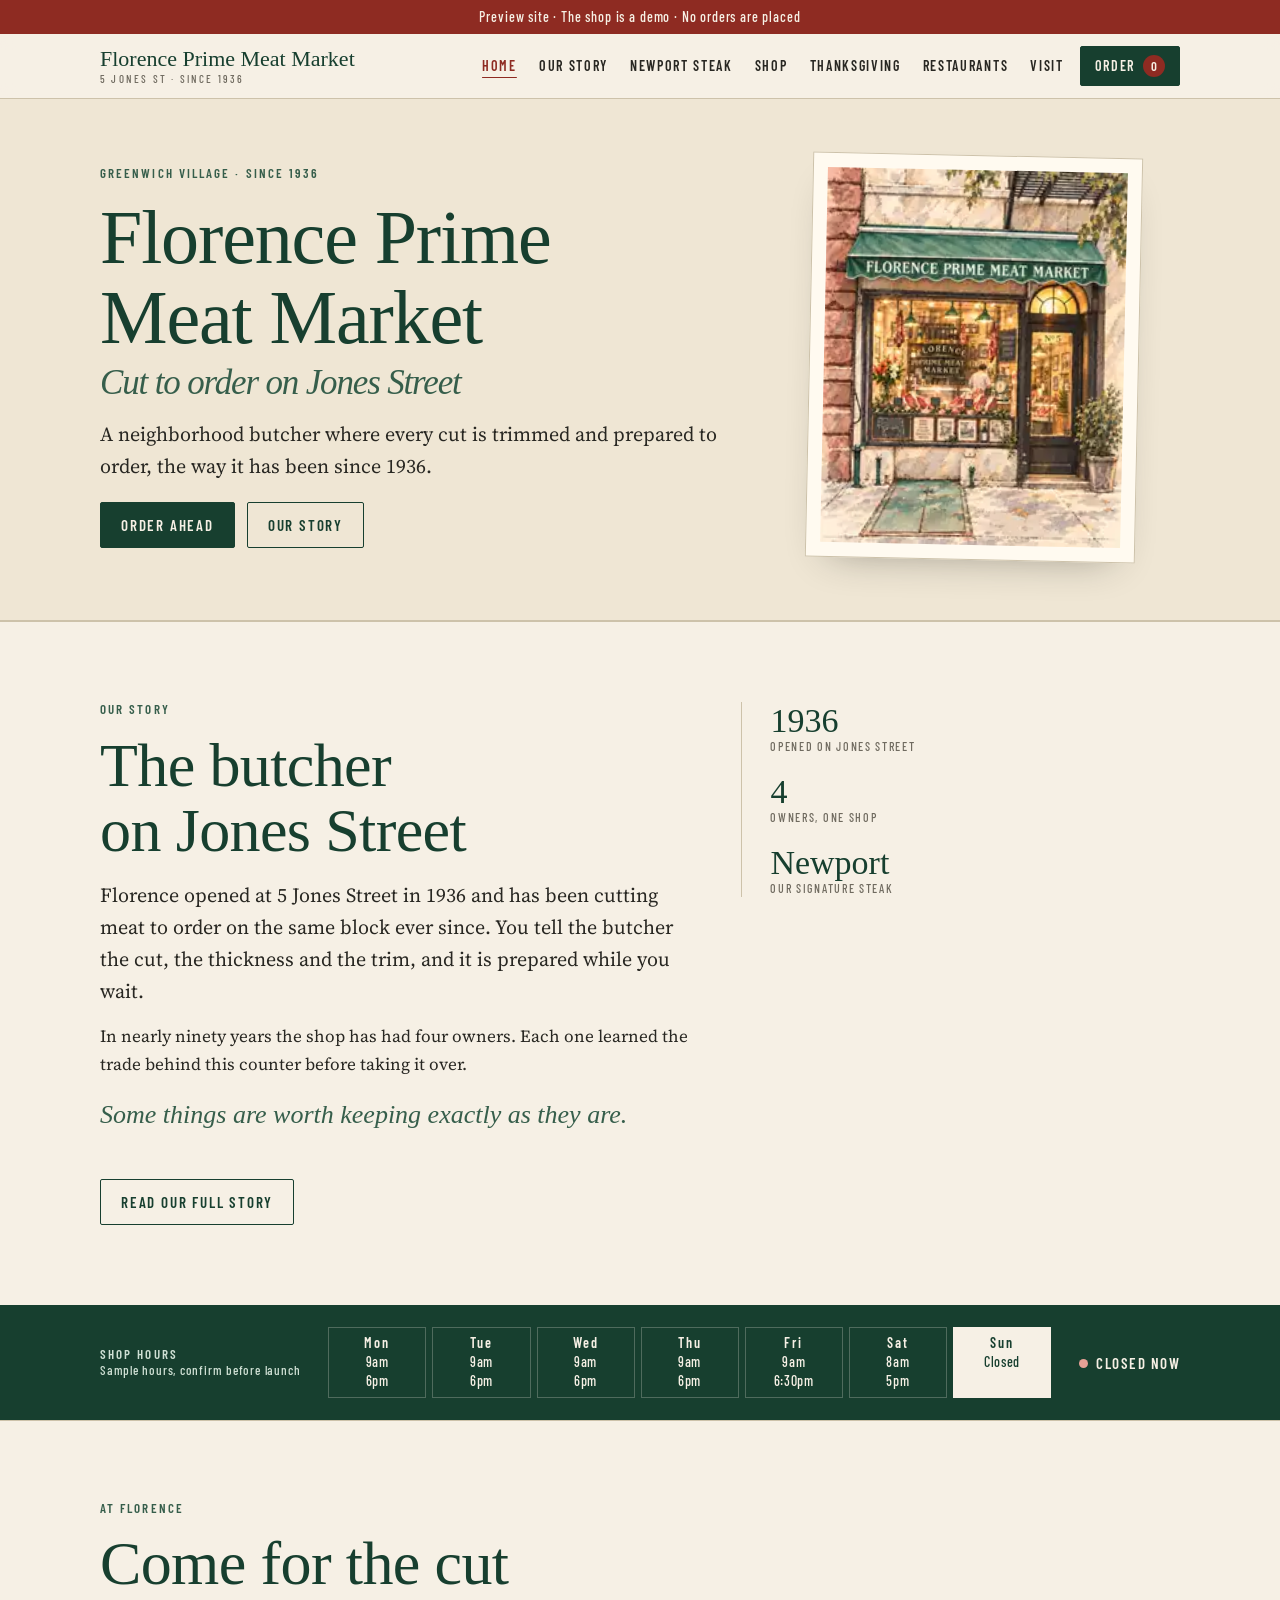
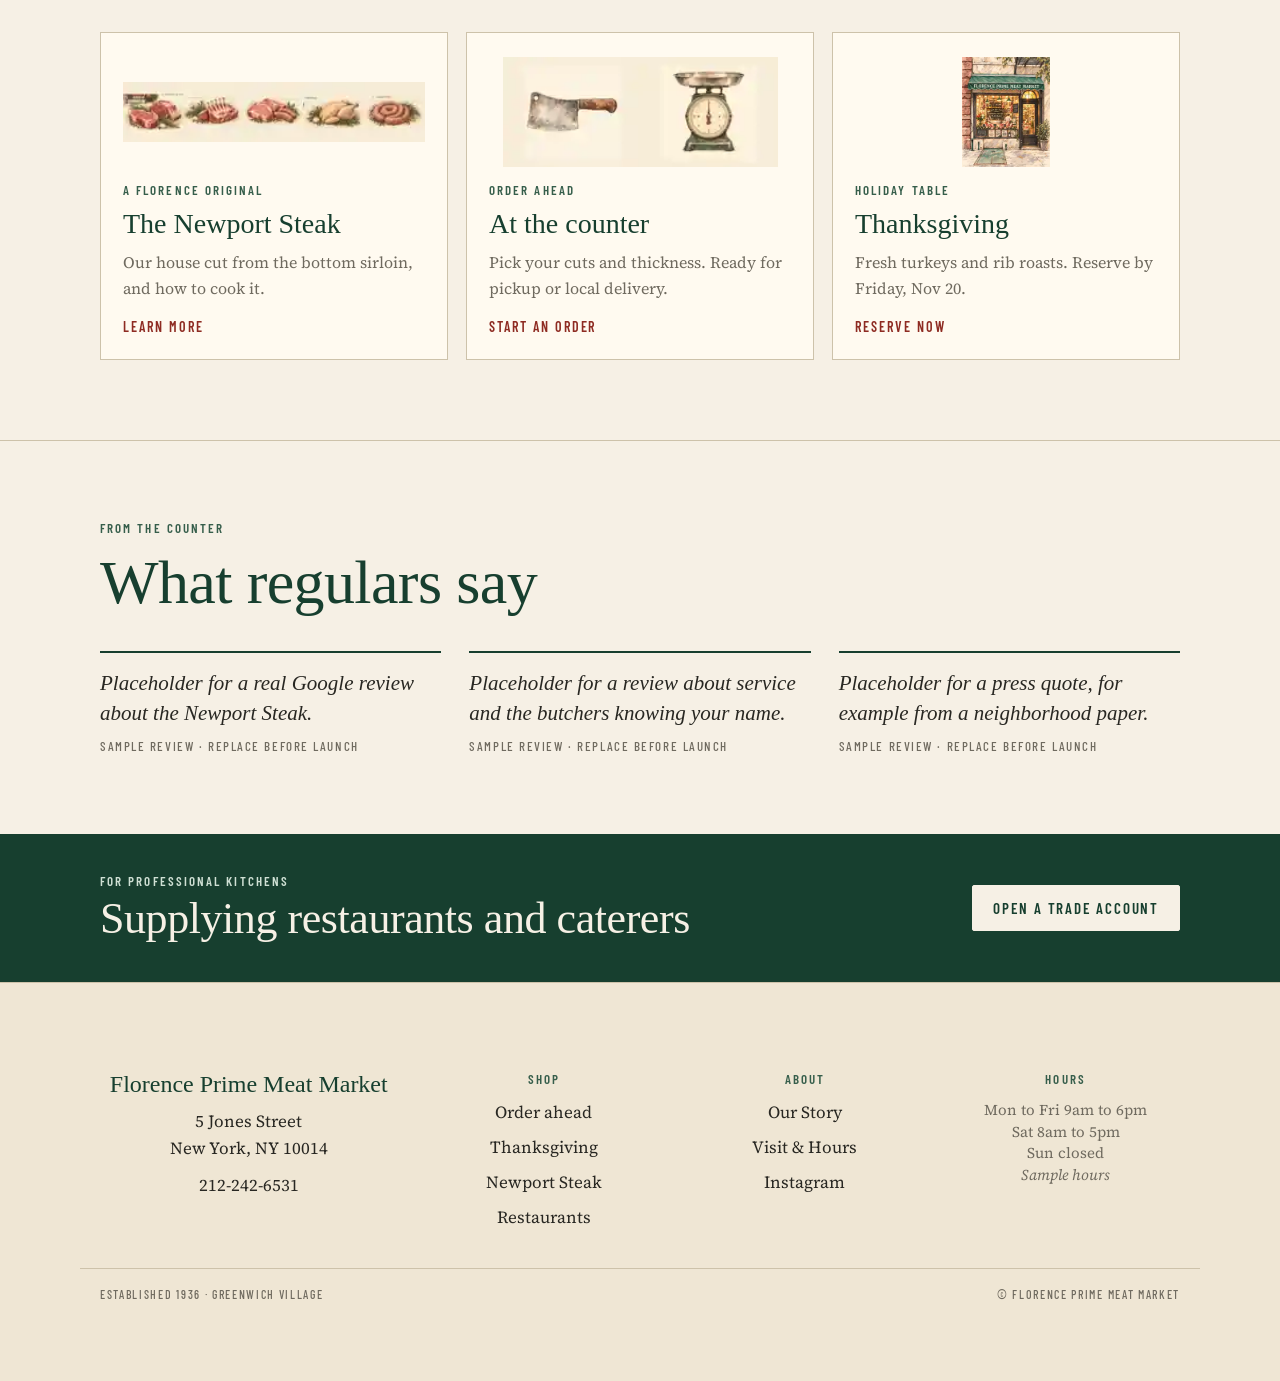
==== commit 6e2b8608: "Add a hero section with a watercolor image to every page Co-Authored-By: Claude Opus 5.5 <noreply@an" ====
--- a/home.html
+++ b/home.html
@@ -30,12 +30,23 @@
   <nav class="wrap mobilenav" id="mobileNav" hidden aria-label="Mobile"><a href="home.html" aria-current="page">Home</a><a href="story.html">Our Story</a><a href="newport.html">Newport Steak</a><a href="shop.html">Shop</a><a href="thanksgiving.html">Thanksgiving</a><a href="restaurants.html">Restaurants</a><a href="visit.html">Visit</a></nav>
 </header>
 <main>
-<section class="block" style="border-top:0">
+<section class="pghero big">
+  <div class="wrap pghero-in">
+    <div class="pghero-text">
+      <div class="kicker">Greenwich Village · Since 1936</div>
+      <h1>Florence Prime Meat Market<em>Cut to order on Jones Street</em></h1>
+      <p class="lede">A neighborhood butcher where every cut is trimmed and prepared to order, the way it has been since 1936.</p>
+      <div class="actions"><a class="btn" href="shop.html">Order ahead</a><a class="btn ghost" href="story.html">Our story</a></div>
+    </div>
+    <figure class="pghero-fig"><img src="assets/storefront.webp" width="220" height="275" alt="Watercolor of the Florence Prime Meat Market storefront at 5 Jones Street"></figure>
+  </div>
+</section>
+<section class="block">
   <div class="wrap">
     <div class="intro">
       <div class="stack">
-        <div class="kicker">Our story · Greenwich Village</div>
-        <h2>Cut to order<em>since 1936</em></h2>
+        <div class="kicker">Our story</div>
+        <h2>The butcher on Jones Street</h2>
         <p class="lede">Florence opened at 5 Jones Street in 1936 and has been cutting meat to order on the same block ever since. You tell the butcher the cut, the thickness and the trim, and it is prepared while you wait.</p>
         <p>In nearly ninety years the shop has had four owners. Each one learned the trade behind this counter before taking it over.</p>
         <p class="script">Some things are worth keeping exactly as they are.</p>
@@ -44,7 +55,6 @@
         <div><b>1936</b><span>Opened on Jones Street</span></div>
         <div><b>4</b><span>Owners, one shop</span></div>
         <div><b>Newport</b><span>Our signature steak</span></div>
-        <img class="homeimg" src="assets/storefront.webp" width="220" height="275" alt="Watercolor of the Florence storefront on Jones Street">
       </div>
     </div>
     <a class="btn ghost" href="story.html">Read our full story</a>
--- a/assets/site.css
+++ b/assets/site.css
@@ -62,6 +62,18 @@
 .mobilenav a[aria-current="page"]{color:var(--red)}
 
 .homeimg{width:220px;mix-blend-mode:multiply;margin-top:6px}
+/* Page hero */
+.pghero{background:var(--paper2);border-bottom:1px solid var(--line)}
+.pghero-in{display:grid;grid-template-columns:minmax(0,1.2fr) minmax(0,.8fr);gap:48px;align-items:center;padding-block:56px 60px}
+.pghero-text{display:grid;gap:16px;align-content:center}
+.pghero h1{font-size:clamp(44px,6vw,76px);letter-spacing:-.015em}
+.pghero h1 em{display:block;font-size:.46em;color:var(--green2);margin-top:8px}
+.pghero .actions{display:flex;flex-wrap:wrap;gap:12px;margin-top:4px}
+.pghero-fig{margin:0;justify-self:center;background:var(--tag);border:1px solid var(--line);padding:14px;box-shadow:0 18px 40px -24px rgba(40,39,34,.45);transform:rotate(1.2deg)}
+.pghero-fig img{width:260px;mix-blend-mode:multiply}
+.pghero.big .pghero-fig img{width:300px}
+.pghero.strip .pghero-fig{transform:rotate(-1deg)}
+.pghero.strip .pghero-fig img{width:340px}
 /* Watercolor images */
 .pic{mix-blend-mode:multiply;height:auto}
 .pic.wide{width:min(360px,100%);margin-inline:auto}
@@ -228,7 +240,9 @@
 
 @media (max-width:860px){
   .tiles{grid-template-columns:1fr}
-  .homeimg{width:200px;margin-inline:auto;grid-column:1/-1}
+  .pghero-in{grid-template-columns:1fr;gap:28px;padding-block:36px 40px}
+  .pghero-fig img,.pghero.big .pghero-fig img{width:min(240px,70vw)}
+  .pghero.strip .pghero-fig img{width:min(320px,78vw)}
   .pagehero{grid-template-columns:1fr;gap:20px}
   .pic.side{width:min(260px,80%);justify-self:center}
   .era{grid-template-columns:90px minmax(0,1fr)}
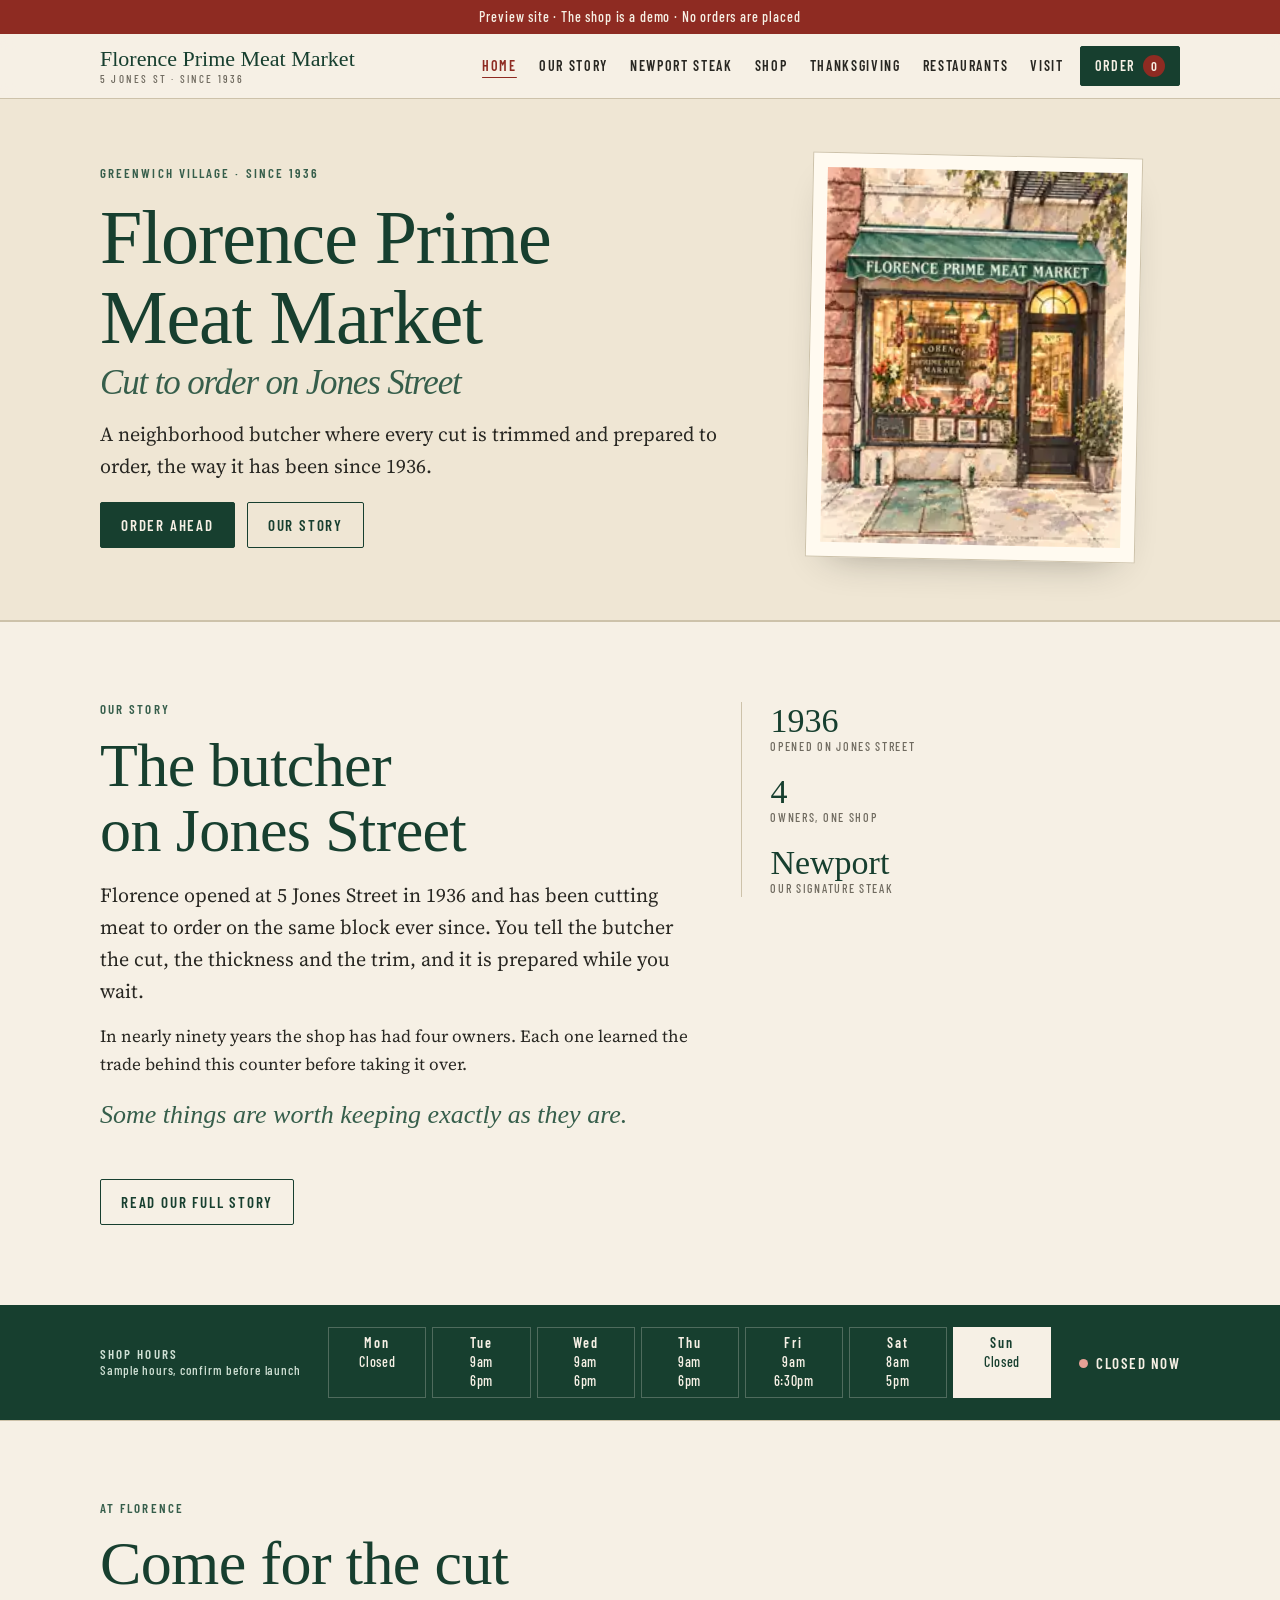
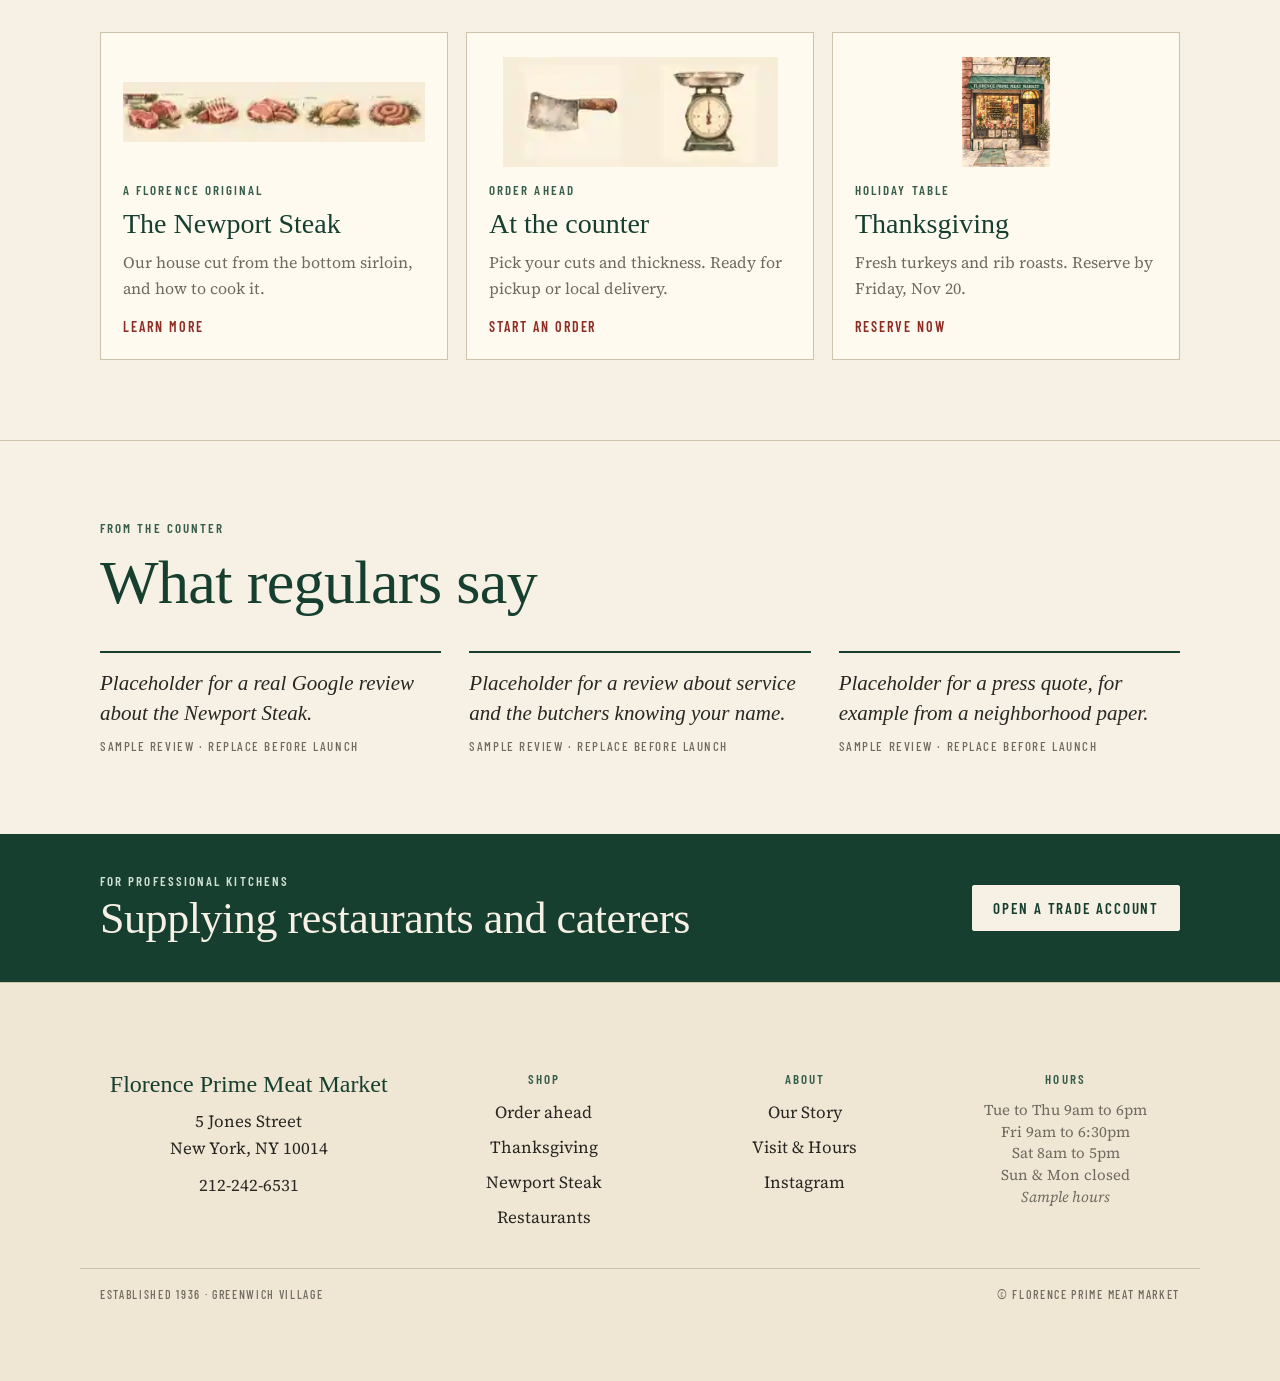
==== commit 8e07531f: "Closed Mondays Co-Authored-By: Claude Opus 5.5 <noreply@anthropic.com> Claude-Session: https://claud" ====
--- a/home.html
+++ b/home.html
@@ -94,7 +94,7 @@
     <div class="stack" style="gap:10px"><div class="fbrand">Florence Prime Meat Market</div><p>5 Jones Street<br>New York, NY 10014</p><p><a href="tel:+12122426531">212-242-6531</a></p></div>
     <div><h4>Shop</h4><ul><li><a href="shop.html">Order ahead</a></li><li><a href="thanksgiving.html">Thanksgiving</a></li><li><a href="newport.html">Newport Steak</a></li><li><a href="restaurants.html">Restaurants</a></li></ul></div>
     <div><h4>About</h4><ul><li><a href="story.html">Our Story</a></li><li><a href="visit.html">Visit &amp; Hours</a></li><li><a href="https://www.instagram.com/florenceprimemeat/" target="_blank" rel="noopener">Instagram</a></li></ul></div>
-    <div><h4>Hours</h4><p class="fine" style="font-size:15px">Mon to Fri 9am to 6pm<br>Sat 8am to 5pm<br>Sun closed<br><em>Sample hours</em></p></div>
+    <div><h4>Hours</h4><p class="fine" style="font-size:15px">Tue to Thu 9am to 6pm<br>Fri 9am to 6:30pm<br>Sat 8am to 5pm<br>Sun &amp; Mon closed<br><em>Sample hours</em></p></div>
   </div>
   <div class="wrap legal"><span>Established 1936 · Greenwich Village</span><span>© Florence Prime Meat Market</span></div>
 </footer>
